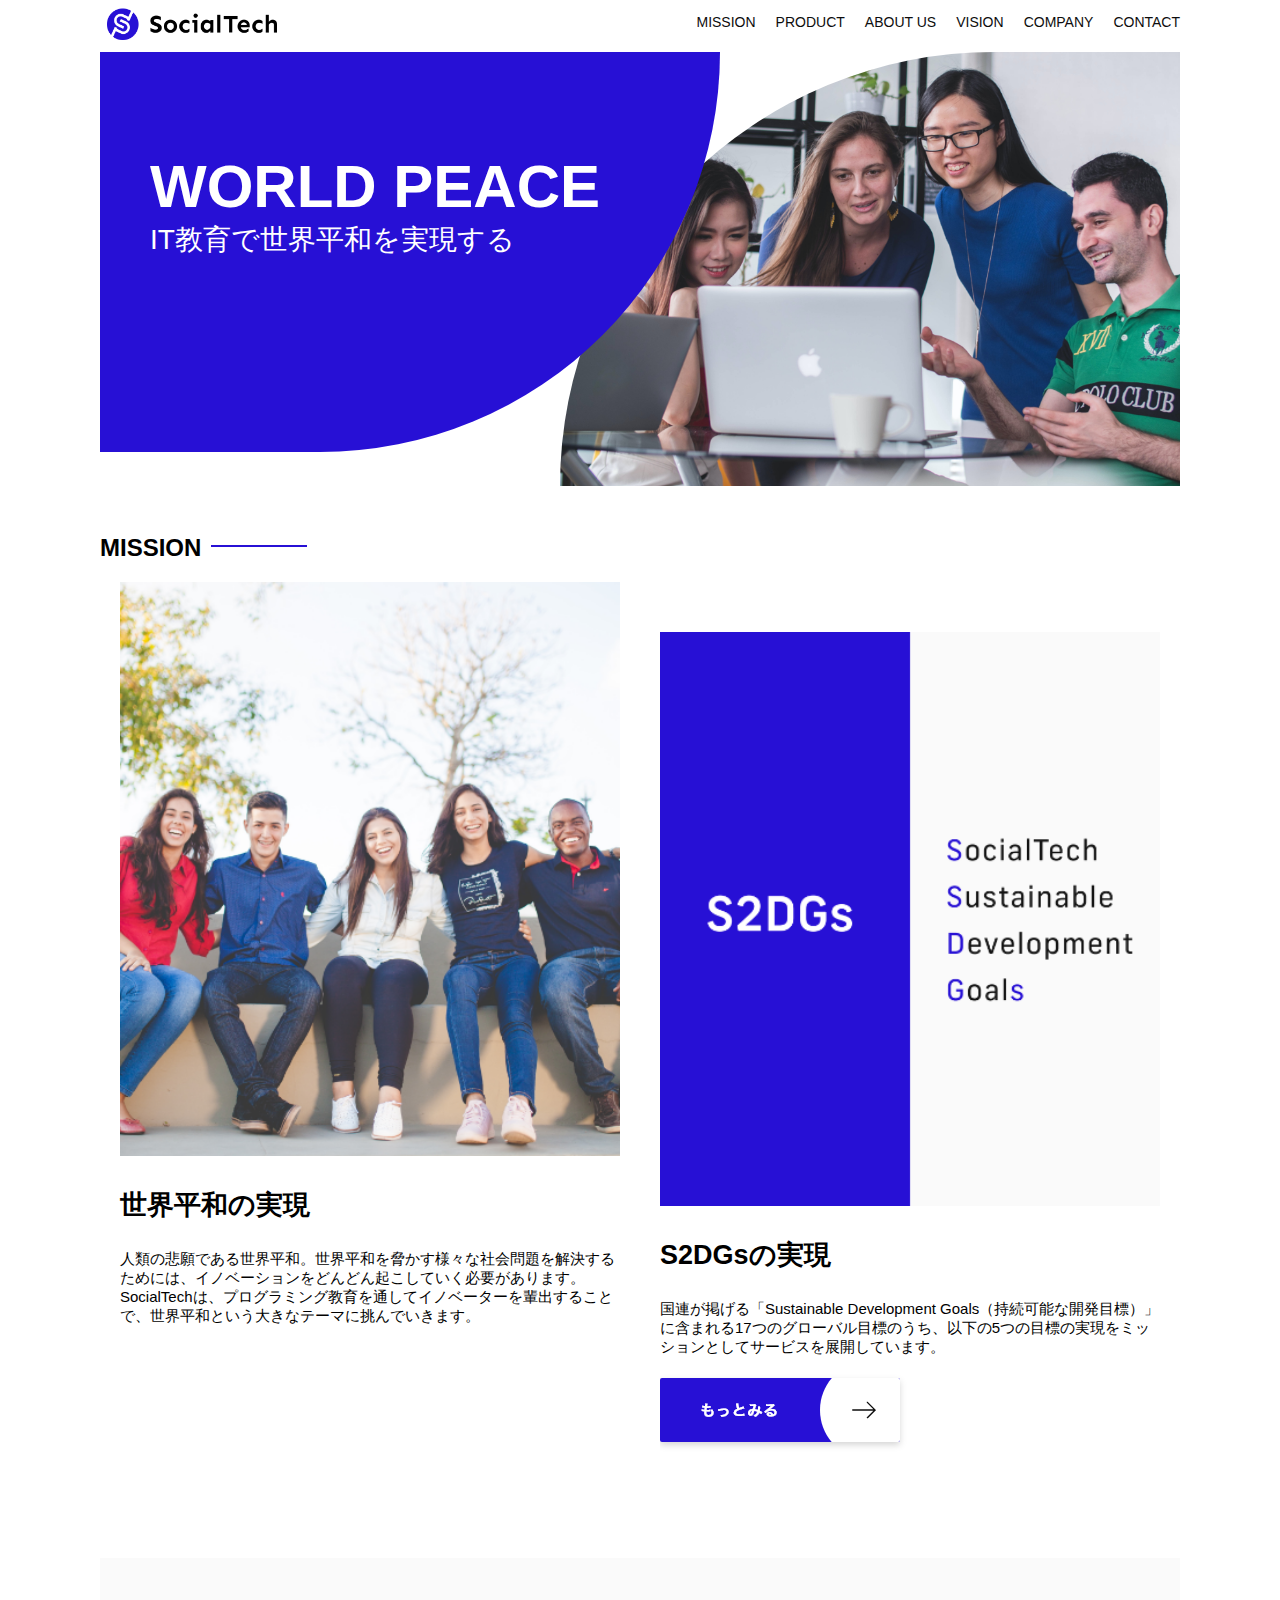
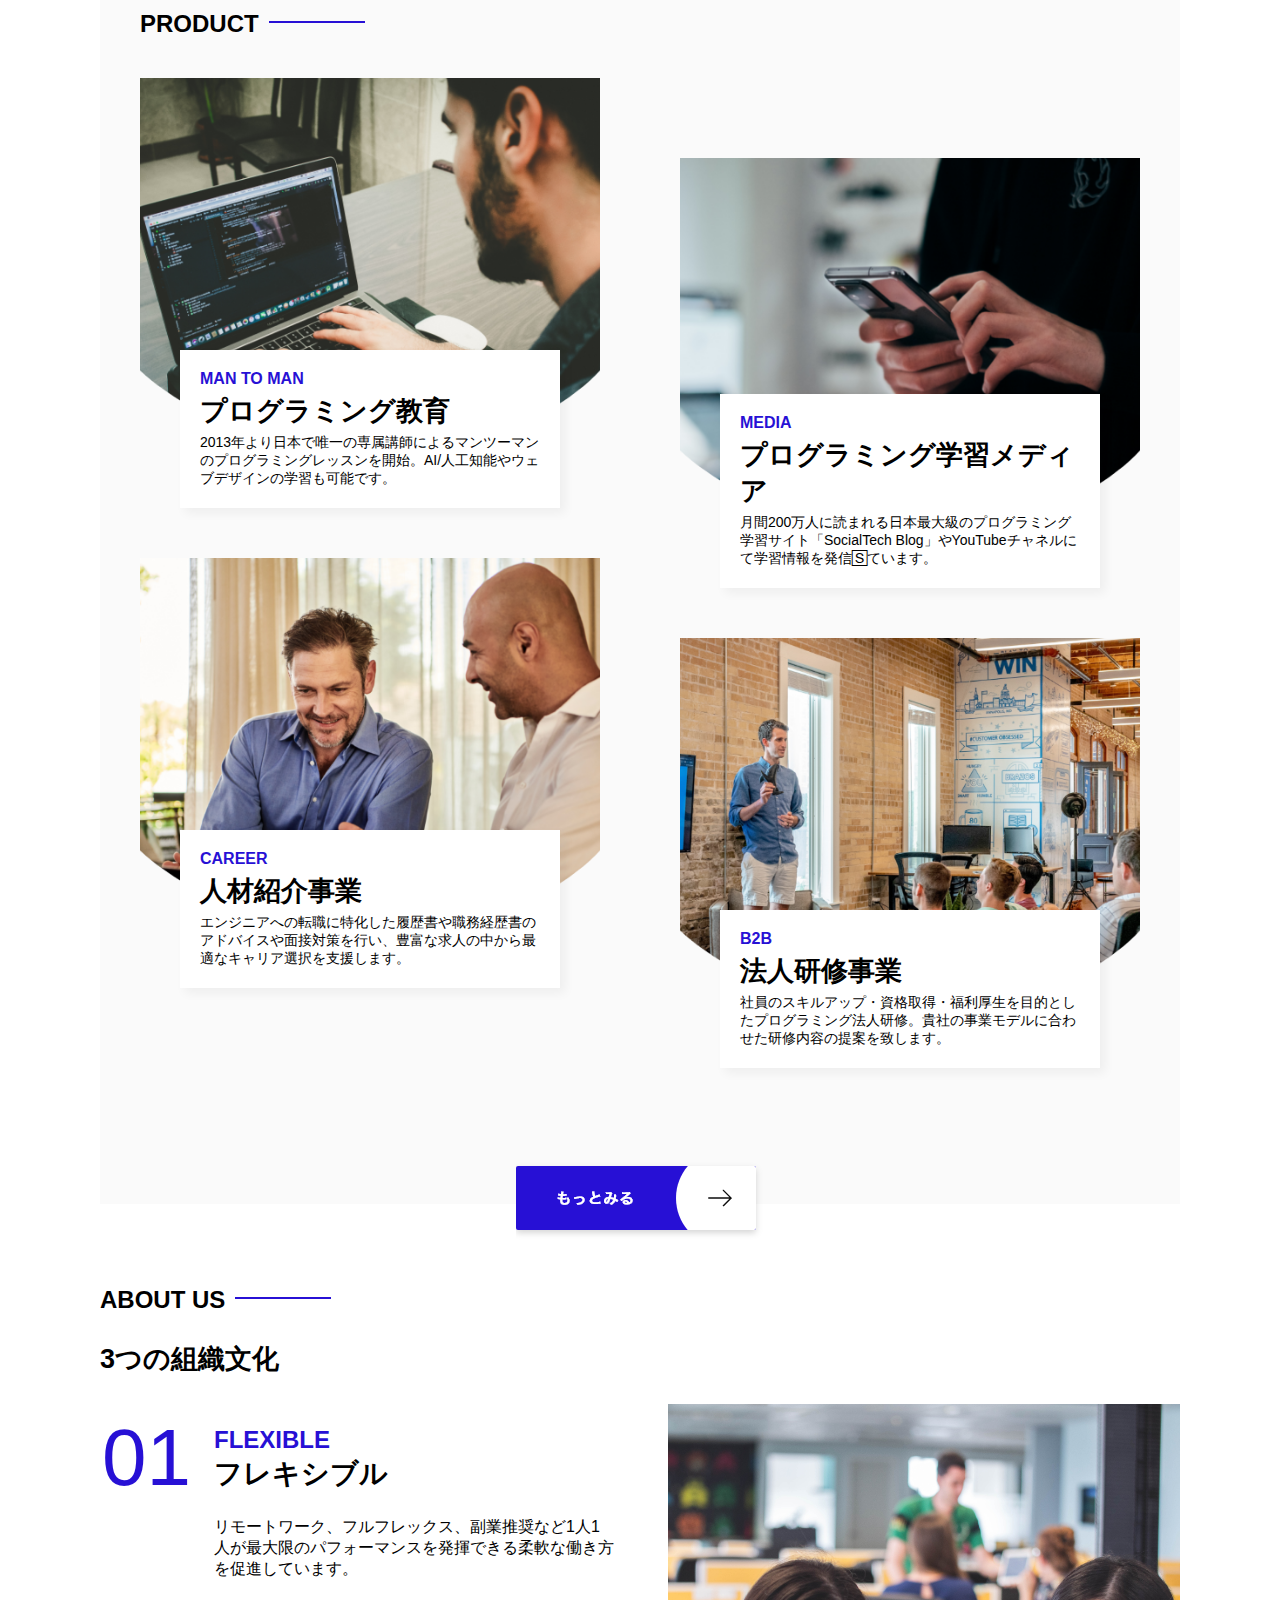
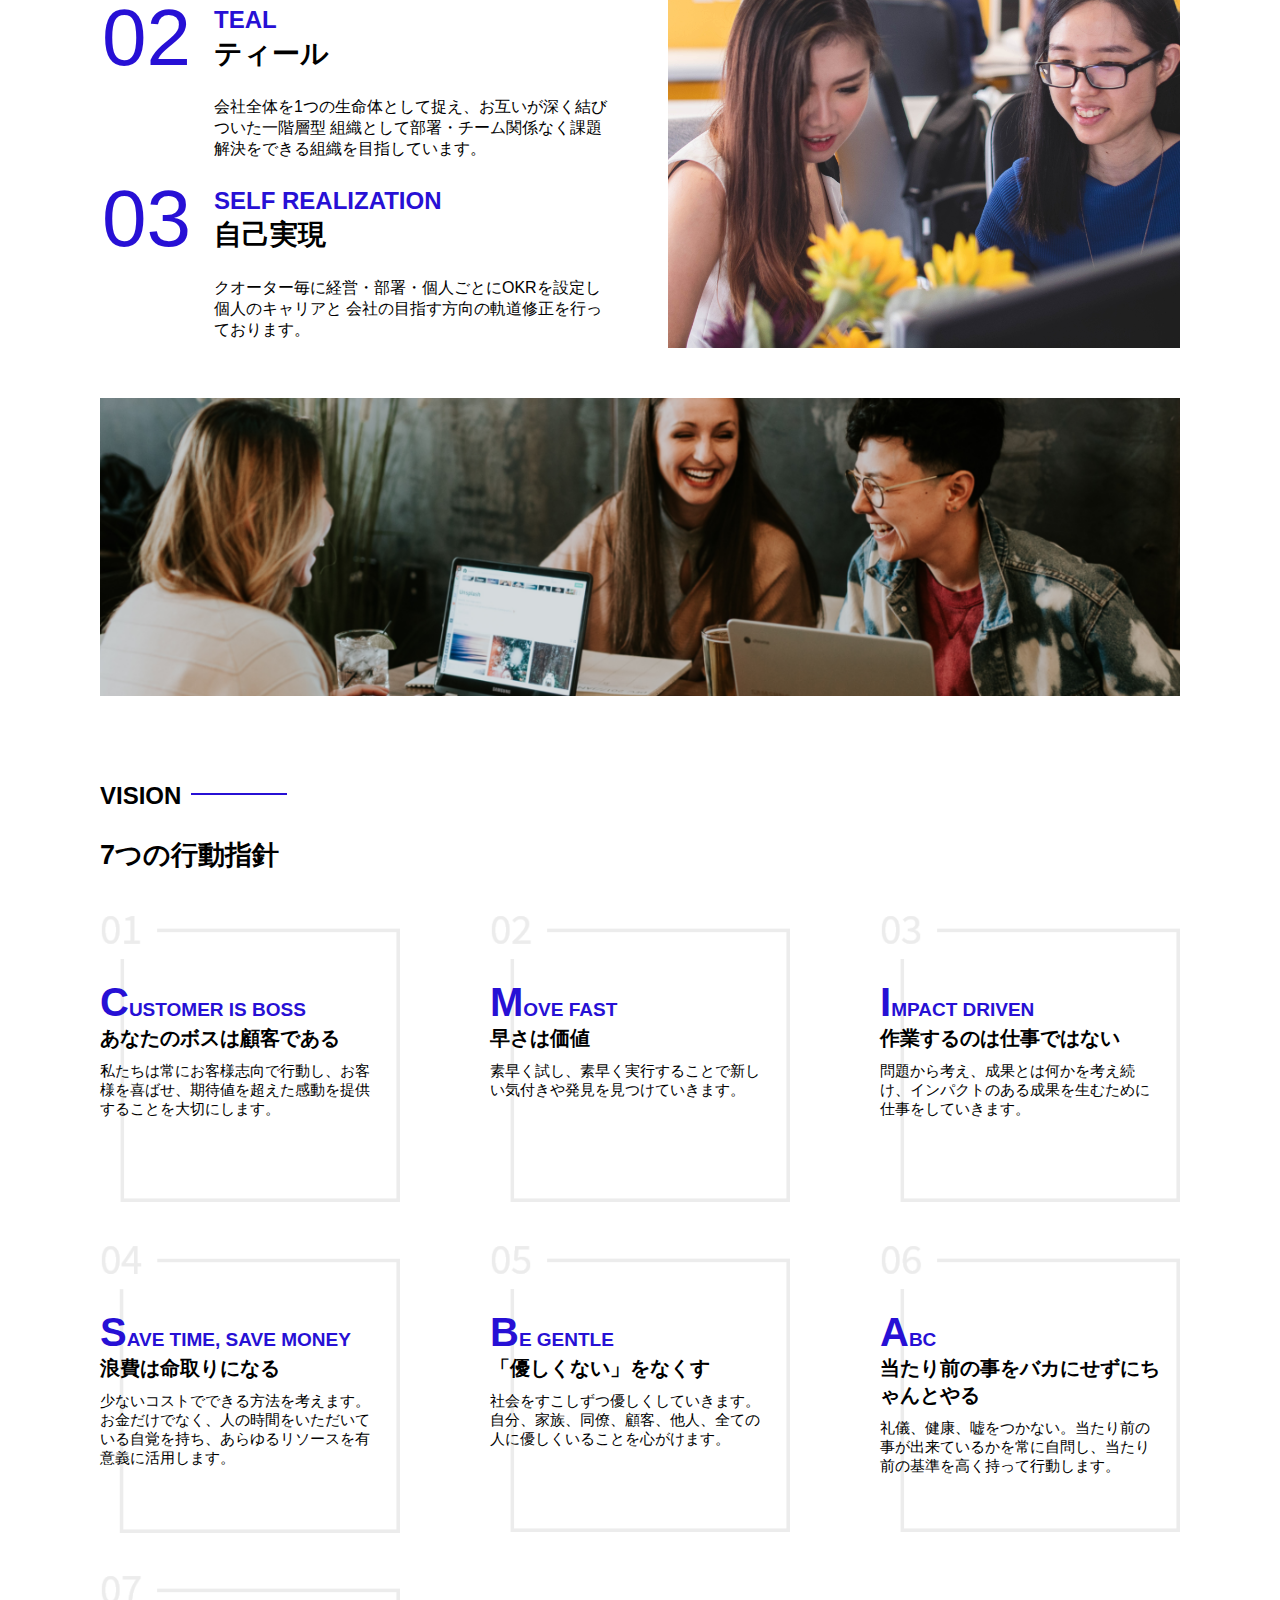
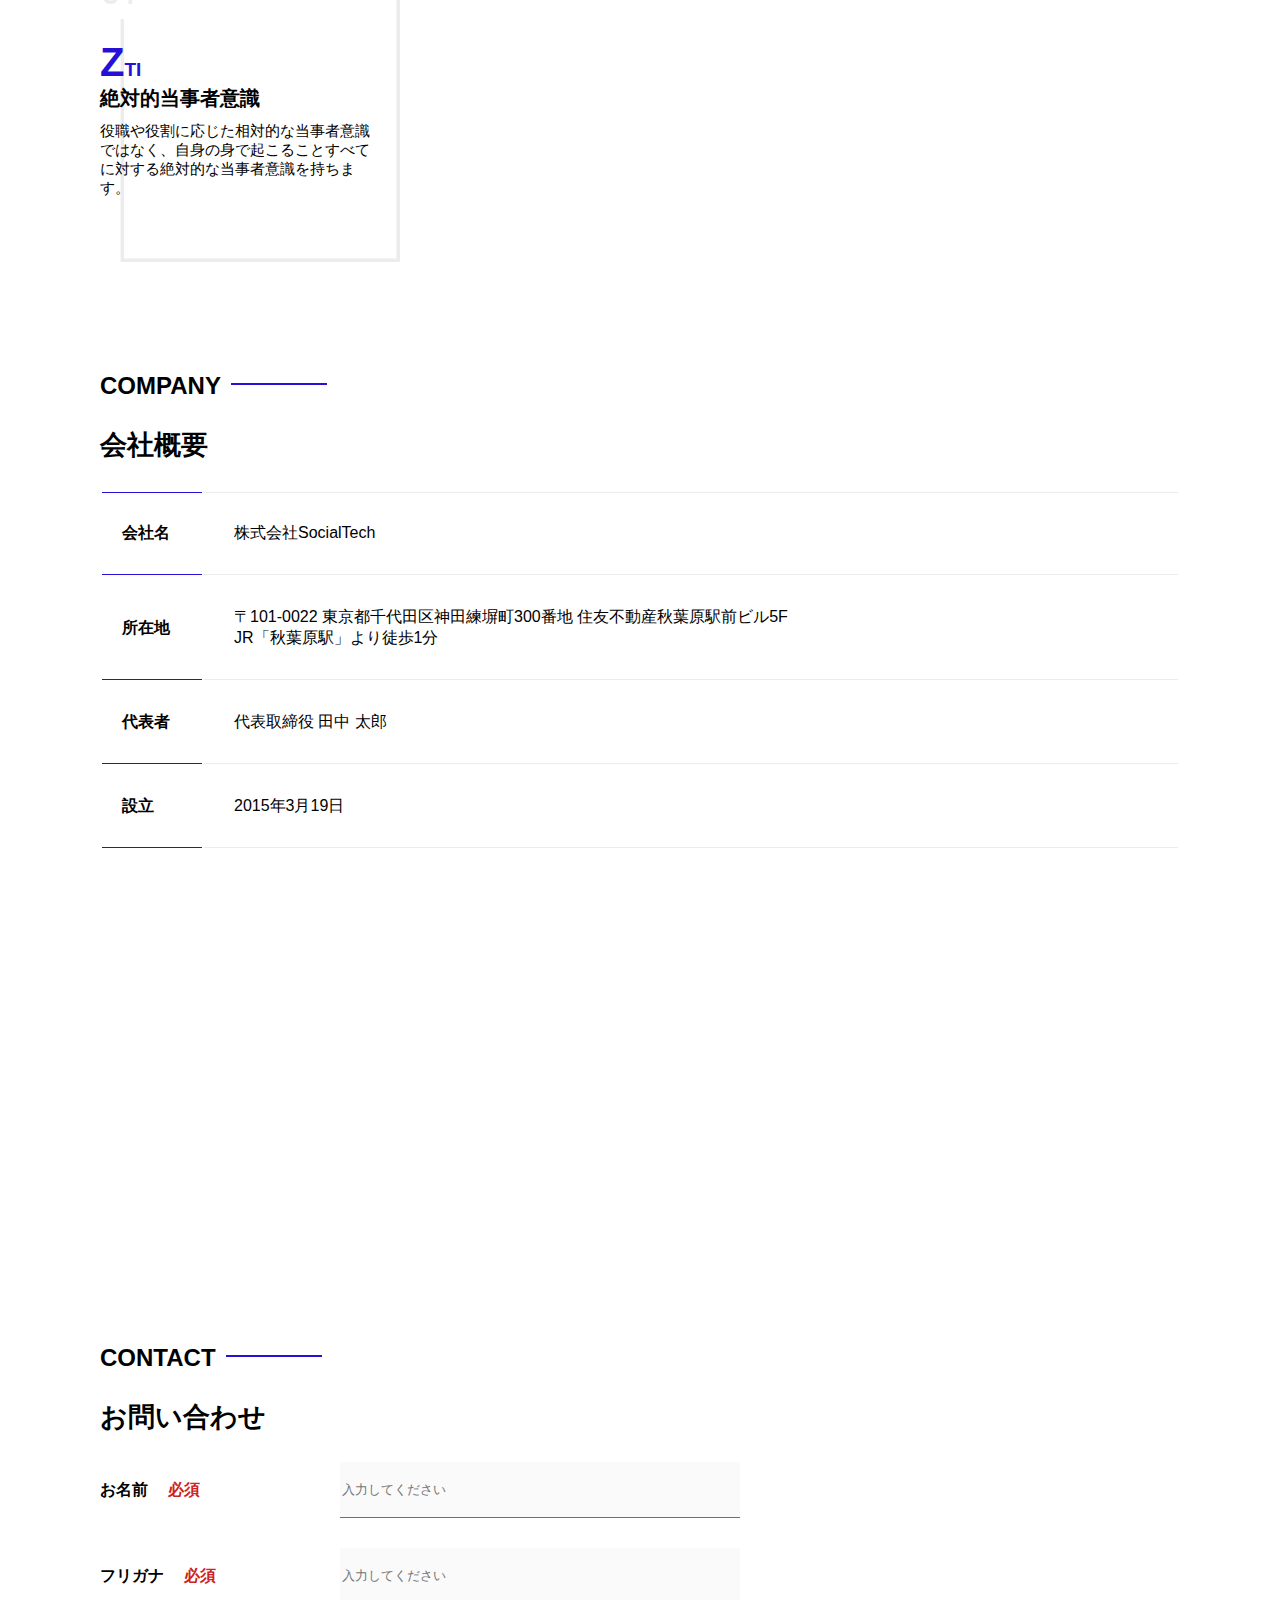
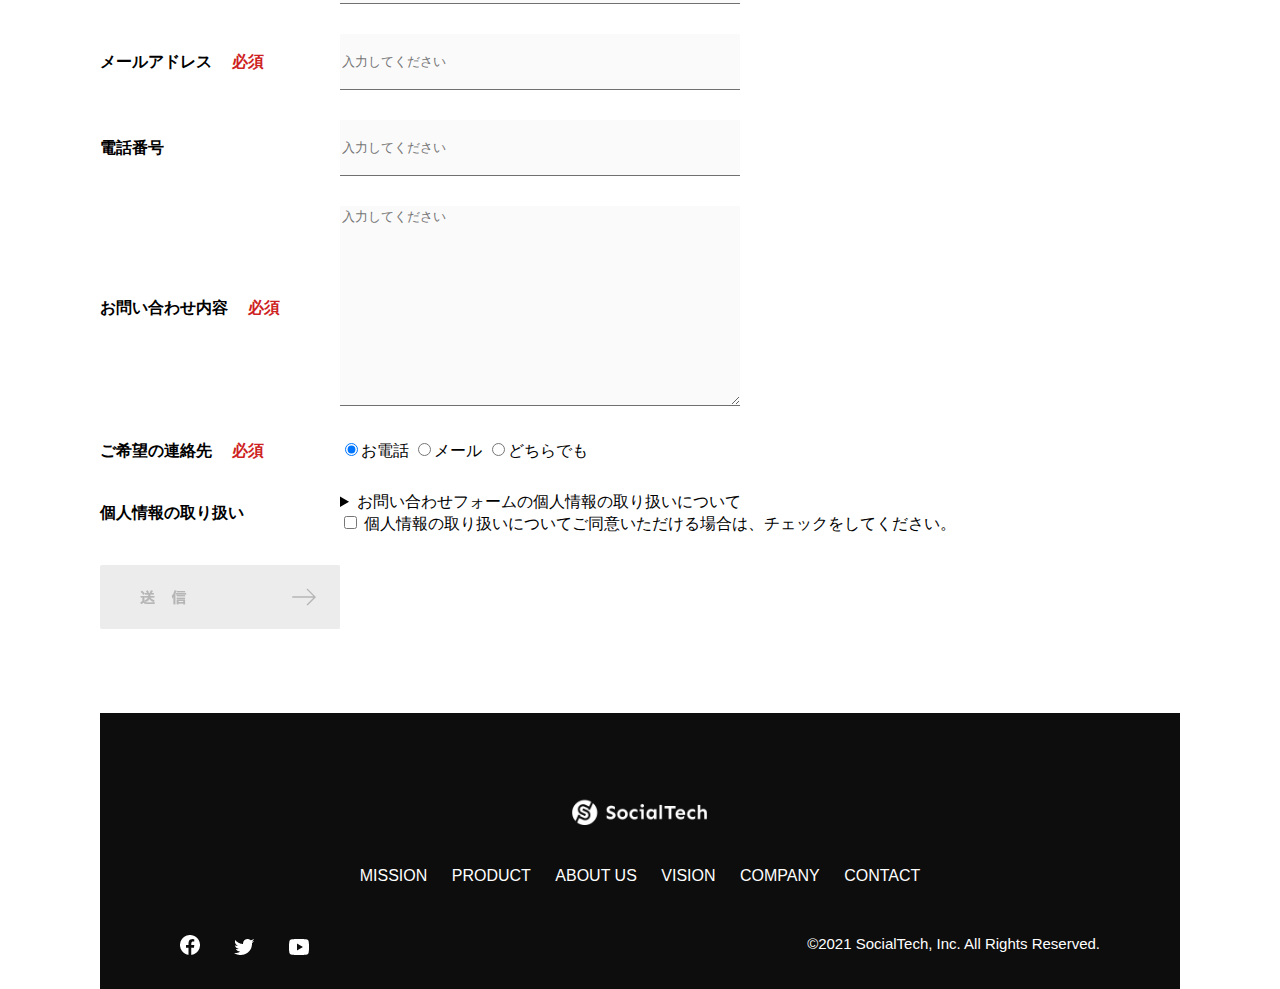
==== index.html @ f21212b7 "初回コミット" ====
<!DOCTYPE html>
<html>
  <head>
    <title>SocialTech</title>
    <meta charset="UTF-8">
    <meta name="description" content="SocialTechはEdTech業界のリーディングカンパニーを目指します。">
    <meta name="viewport" content="width=device-width,initial-scale=1.0">
    <link rel="stylesheet" href="style.css">
  </head>
  
  <body>
    <!--ヘッダー-->
    <header>
      <!--ロゴ-->
      <a href="index.html" id="logo">
        <img src="images/logo.png" alt="トップページに戻る">
      </a>

        <!--PC用ナビゲーション-->
        <nav id="nav-pc">
          <ul>
            <li><a href="mission.html">MISSION</a></li>
            <li><a href="product.html">PRODUCT</a></li>
            <li><a href="index.html#aboutus">ABOUT US</a></li>
            <li><a href="index.html#vision">VISION</a></li>
            <li><a href="index.html#company">COMPANY</a></li>
            <li><a href="index.html#contact">CONTACT</a></li>
          </ul>
        </nav>

        <!-- スマホ用メニューボタン -->
         <button id="menu-sp" onclick="document.getElementById('nav-sp').style.display = 'block'">
          <img src="images/button-menu.png" alt="ナビゲーションを開く">
         </button>

         <!-- スマホ用ナビゲーション -->
          <div id="nav-sp">
            <button id="close" onclick="document.getElementById('nav-sp').style.display = 'none'">
              <img src="images/button-close.png" alt="ナビゲーションを閉じる">
            </button>
            <nav>
              <ul>
                <li>
                  <a id="logo-sp" href="index.html" onclick="document.getElementById('nav-sp').style.display = 'none'"><img src="images/logo-sp.png" alt="トップページに戻る"></a>
                </li>
                <li><a class="menu" href="mission.html" onclick="document.getElementById('nav-sp').style.display = 'none'">MISSION</a></li>
                <li><a class="menu" href="product.html" onclick="document.getElementById('nav-sp').style.display = 'none'">PRODUCT</a></li>
                <li><a class="menu" href="index.html#aboutus" onclick="document.getElementById('nav-sp').style.display = 'none'">ABOUT US</a></li>
                <li><a class="menu" href="index.html#vision" onclick="document.getElementById('nav-sp').style.display = 'none'">VISION</a></li>
                <li><a class="menu" href="index.html#company" onclick="document.getElementById('nav-sp').style.display = 'none'">COMPANY</a></li>
                <li><a class="menu" href="index.html#contact" onclick="document.getElementById('nav-sp').style.display = 'none'">CONTACT</a></li>
              </ul>
            </nav>
            <div id="sns">
              <a href="https://www.facebook.com/sejuku2013">
                <img src="images/button-facebook.png" alt="Facebookのリンク">
              </a>
              <a href="https://twitter.com/samuraijuku">
                <img src="images/button-twitter.png" alt="Twitterのリンク">
              </a>
              <a href="https://www.youtube.com/channel/UCCFOQO5aDK0xXam4cUQXT8g">
                <img src="images/button-youtube.png" alt="YouTubeのリンク">
              </a>
            </div>
          </div>
    </header>

    <main>
      <article>
        <!-- メインビジュアル -->
        <section id="main-visual">
          <div id="main-message">
            <h1>WORLD PEACE</h1>
            <p>IT教育で世界平和を実現する</p>
          </div>
          <img src="images/index/index-main.png" alt="PCの周りに集まる多国籍の仲間たち">
        </section>

        <!--ミッション-->
        <section id="mission">
          <h2 class="index-h2">MISSION</h2>
          <div id="mission-flex">
            <div>
              <img id="mission-photo" src="images/index/index-mission.png" alt="屋外のベンチで写真を撮影する多国籍の仲間たち">
              <h3>世界平和の実現</h3>
              <p>
                人類の悲願である世界平和。世界平和を脅かす様々な社会問題を解決するためには、イノベーションをどんどん起こしていく必要があります。SocialTechは、プログラミング教育を通してイノベーターを輩出することで、世界平和という大きなテーマに挑んでいきます。
              </p>
            </div>
            <div>
              <img id="s2dgs" src="images/index/s2dgs.png" alt="S2DGs">
              <h3>S2DGsの実現</h3>
              <p>国連が掲げる「Sustainable Development Goals（持続可能な開発目標）」に含まれる17つのグローバル目標のうち、以下の5つの目標の実現をミッションとしてサービスを展開しています。</p>
              <a href="mission.html">
                <img src="images/button-more.png" alt="もっとみる">
              </a>
            </div>
          </div>
        </section>

        <!--プロダクト-->
        <section id="product">
          <h2 class="index-h2">PRODUCT</h2>
          <div class="product-flex">
            <div id="product-left">
              <div>
                <img class="product-photo" src="images/index/index-mantoman.png" alt="PCでコードを書く男性">
                <div class="product-explain">
                  <span>MAN TO MAN</span>
                  <h3>プログラミング教育</h3>
                  <p>2013年より日本で唯一の専属講師によるマンツーマンのプログラミングレッスンを開始。AI/人工知能やウェブデザインの学習も可能です。</p>
                </div>
              </div>
              <div>
                <img class="product-photo" src="images/index/index-career.png" alt="笑顔で話し合う2人の男性">
                <div class="product-explain">
                  <span>CAREER</span>
                  <h3>人材紹介事業</h3>
                  <p>エンジニアへの転職に特化した履歴書や職務経歴書のアドバイスや面接対策を行い、豊富な求人の中から最適なキャリア選択を支援します。</p>
                </div>
              </div>
            </div>
            <div id="product-right">
              <div>
                <img class="product-photo" src="images/index/index-media.png" alt="スマートフォンを操作する人">
                <div class="product-explain">
                  <span>MEDIA</span>
                  <h3>プログラミング学習メディア</h3>
                  <p>月間200万人に読まれる日本最大級のプログラミング学習サイト「SocialTech Blog」やYouTubeチャネルにて学習情報を発信🅂ています。</p>
                </div>
              </div>
              <div>
                <img class="product-photo" src="images/index/index-b2b.png" alt="講演中の男性とそれを聴く人々">
                <div class="product-explain">
                  <span>B2B</span>
                  <h3>法人研修事業</h3>
                  <p>社員のスキルアップ・資格取得・福利厚生を目的としたプログラミング法人研修。貴社の事業モデルに合わせた研修内容の提案を致します。</p>
                </div>
              </div>
            </div>
          </div>
          <div id="product-more">
            <a href="product.html">
              <img src="images/button-more.png" alt="もっとみる">
            </a>
          </div>
        </section>

        <!--ABOUT US-->
        <section id="aboutus">
          <h2 class="index-h2">ABOUT US</h2>
          <h3>3つの組織文化</h3>
          <div>
            <table class="culture-table">
              <tr>
                <td class="culture-num">01</td>
                <th><span class="culture-en">FLEXIBLE</span><br>フレキシブル</th>
              </tr>
              <tr>
                <td>
                  <!--空のセル-->
                </td>
                <td class="culture-description">リモートワーク、フルフレックス、副業推奨など1人1人が最大限のパフォーマンスを発揮できる柔軟な働き方を促進しています。</td>
              </tr>
              <tr>
                <td class="culture-num">02</td>
                <th><span class="culture-en">TEAL</span><br>ティール</th>
              </tr>
              <tr>
                <td>
                  <!--空のセル-->
                </td>
                <td class="culture-description">会社全体を1つの生命体として捉え、お互いが深く結びついた一階層型 組織として部署・チーム関係なく課題解決をできる組織を目指しています。</td>
              </tr>
              <tr>
                <td class="culture-num">03</td>
                <th><span class="culture-en">SELF REALIZATION</span><br>自己実現</th>
              </tr>
              <tr>
                <td>
                  <!--空のセル-->
                </td>
                <td class="culture-description">クオーター毎に経営・部署・個人ごとにOKRを設定し個人のキャリアと 会社の目指す方向の軌道修正を行っております。</td>
              </tr>
            </table>
            <img class="culture-img" src="images/index/index-aboutus1.png" alt="笑顔で話し合う2人の女性">
          </div>
          <img class="culture-img2" src="images/index/index-aboutus2.png" alt="笑顔で話し合う3人の男女">
        </section>

        <!-- VISION-->
         <section id="vision">
          <h2 class="index-h2">VISION</h2>
          <h3>7つの行動指針</h3>
          <div>
            <div class="vision-box">
              <img src="images/index/vision-01.png" alt="01">
              <div>
                <h4>CUSTOMER IS BOSS</h4>
                <h5>あなたのボスは顧客である</h5>
                <p>私たちは常にお客様志向で行動し、お客様を喜ばせ、期待値を超えた感動を提供することを大切にします。</p>
              </div>
            </div>
            <div class="vision-box">
              <img src="images/index/vision-02.png" alt="02">
              <div>
                <h4>MOVE FAST</h4>
                <h5>早さは価値</h5>
                <p>素早く試し、素早く実行することで新しい気付きや発見を見つけていきます。</p>
              </div>
            </div>
            <div class="vision-box">
              <img src="images/index/vision-03.png" alt="03">
              <div>
                <h4>IMPACT DRIVEN</h4>
                <h5>作業するのは仕事ではない</h5>
                <p>問題から考え、成果とは何かを考え続け、インパクトのある成果を生むために仕事をしていきます。</p>
              </div>
            </div>
            <div class="vision-box">
              <img src="images/index/vision-04.png" alt="04">
              <div>
                <h4>SAVE TIME, SAVE MONEY</h4>
                <h5>浪費は命取りになる</h5>
                <p>少ないコストでできる方法を考えます。お金だけでなく、人の時間をいただいている自覚を持ち、あらゆるリソースを有意義に活用します。</p>
              </div>
            </div>
            <div class="vision-box">
              <img src="images/index/vision-05.png" alt="05">
              <div>
                <h4>BE GENTLE</h4>
                <h5>「優しくない」をなくす</h5>
                <p>社会をすこしずつ優しくしていきます。自分、家族、同僚、顧客、他人、全ての人に優しくいることを心がけます。</p>
              </div>
            </div>
            <div class="vision-box">
              <img src="images/index/vision-06.png" alt="06">
              <div>
                <h4>ABC</h4>
                <h5>当たり前の事をバカにせずにちゃんとやる</h5>
                <p>礼儀、健康、嘘をつかない。当たり前の事が出来ているかを常に自問し、当たり前の基準を高く持って行動します。</p>
              </div>
            </div>
            <div class="vision-box">
              <img src="images/index/vision-07.png" alt="07">
              <div>
                <h4>ZTI</h4>
                <h5>絶対的当事者意識</h5>
                <p>役職や役割に応じた相対的な当事者意識ではなく、自身の身で起こることすべてに対する絶対的な当事者意識を持ちます。</p>
              </div>
            </div>
          </div>
         </section>

         <!-- COMPANY -->
          <section id="company">
            <h2 class="index-h2">COMPANY</h2>
            <h3>会社概要</h3>
            <table id="company-table">
              <tr>
                <th class="tableheader tableheader-first">会社名</th>
                <td class="cell cell-first">株式会社SocialTech</td>
              </tr>
              <tr>
                <th class="tableheader">所在地</th>
                <td class="cell">〒101-0022 東京都千代田区神田練塀町300番地 住友不動産秋葉原駅前ビル5F<br>JR「秋葉原駅」より徒歩1分</td>
              </tr>
              <tr>
                <th class="tableheader">代表者</th>
                <td class="cell">代表取締役 田中 太郎</td>
              </tr>
              <tr>
                <th class="tableheader">設立</th>
                <td class="cell">2015年3月19日</td>
              </tr>
            </table>
  <iframe
  src="https://www.google.com/maps/embed?pb=!1m18!1m12!1m3!1d3240.068855133681!2d139.7720776765248!3d35.699923172581215!2m3!1f0!2f0!3f0!3m2!1i1024!2i768!4f13.1!3m3!1m2!1s0x60188fee13660e23%3A0x77137876edf742ac!2z5L2P5Y-L5LiN5YuV55Sj56eL6JGJ5Y6f6aeF5YmN44OT44Or!5e0!3m2!1sja!2sjp!4v1732279708749!5m2!1sja!2sjp"
  style="border: 0" allowfullscreen="" loading="lazy">  
  </iframe>
          </section>

          <!-- お問い合わせフォーム -->
           <section id="contact">
            <h2 class="index-h2">CONTACT</h2>
            <h3>お問い合わせ</h3>
            <form>
              <div>
                <div class="contact-heading">
                  <label class="contact-label">お名前<span class="contact-span">必須</span></label>
                </div>
                <div>
                  <input type="text" name="name" placeholder="入力してください" class="contact-textbox">
                </div>
              </div>
              <div>
                <div class="contact-heading">
                  <label class="contact-label">フリガナ<span class="contact-span">必須</span></label>
                </div>
                <div>
                  <input type="text" name="hurigana" placeholder="入力してください" class="contact-textbox">
                </div>
              </div>
              <div>
                <div class="contact-heading">
                  <label class="contact-label">メールアドレス<span class="contact-span">必須</span></label>
                </div>
                <div>
                  <input type="text" name="email" placeholder="入力してください" class="contact-textbox">
                </div>
              </div>
              <div>
                <div class="contact-heading">
                  <label class="contact-label">電話番号</label>
                </div>
                <div>
                  <input type="text" name="tel" placeholder="入力してください" class="contact-textbox">
                </div>
              </div>
              <div>
                <div class="contact-heading">
                  <label class="contact-label">お問い合わせ内容<span class="contact-span">必須</span></label>
                </div>
                <div>
                  <textarea class="contact-textarea" placeholder="入力してください" name="message"></textarea>
                </div>
              </div>
              <div>
                <div class="contact-heading">
                  <label class="contact-label">ご希望の連絡先<span class="contact-span">必須</span></label>
                </div>
                <div>
                  <input class="radiobutton" type="radio" value="tel" name="contact" checked><label>お電話</label>
                  <input class="radiobutton" type="radio" value="mail" name="contact"><label>メール</label>
                  <input class="radiobutton" type="radio" value="both" name="contact"><label>どちらでも</label>
                </div>
              </div>
              <div>
                <div class="contact-heading">
                  <label class="contact-label">個人情報の取り扱い</label>
                </div>
                <div>
                  <details>
                    <summary>お問い合わせフォームの個人情報の取り扱いについて</summary>
                    <div>
                      <dl>
                        <dt>１．組織の名称又は氏名</dt>
                        <dd>株式会社SocialTech</dd>
                        <dt>２．個人情報保護管理者（若しくはその代理人）の氏名又は職名、所属及び連絡先</dt>
                        <dd>
                          <p>鈴木 一郎 コーポレート部</p>
                          <p>メールアドレス：samurai@example.com</p>
                          <p>TEL：03-1234-5678</p>
                        </dd>
                        <dt>３．個人情報の利用目的</dt>
                        <dd>
                          <ul>
                            <li>本サービス及び本サービスに関連する情報の提供又はそれらに関する連絡のため</li>
                            <li>ユーザーの本人確認のため</li>
                            <li>当社サービスのご案内のため</li>
                            <li>当社の商品等の広告または宣伝（電子メールによるものを含むものとします。）</li>
                          </ul>
                        </dd>
                        <dt>４．個人情報の取り扱い業務の委託</dt>
                        <dd>個人情報の取扱業務の全部または一部を外部に業務委託する場合があります。その際、弊社は、個人情報を適切に保護できる管理体制を敷き実行していることを条件として委託先を厳選したうえで、機密保持契約を委託先と締結し、お客様の個人情報を厳密に管理させます。</dd>
                        <dt>５．個人情報の開示等の請求</dt>
                        <dd>
                          お客様は、弊社に対してご自身の個人情報の開示等（利用目的の通知、開示、内容の訂正・追加・削除、利用の停止または消去、第三者への提供の停止）に関して、当社問合わせ窓口に申し出ることができます。<br>
                          その際、弊社はお客様ご本人を確認させていただいたうえで、合理的な期間内に対応いたします。<br>
                          なお、個人情報に関する弊社問合わせ先は、次の通りです。
                        </dd>
                        <dd>
                          <p>株式会社SocialTech　個人情報問合せ窓口</p>
                          <p>〒150-0043　東京都千代田区神田練塀町300番地 住友不動産秋葉原駅前ビル5F</p>
                          <p>メールアドレス：samurai@example.com　TEL：03-1234-5678</p>
                        </dd>
                        <dt>６．個人情報を提供されることの任意性について</dt>
                        <dd>お客様がご自身の個人情報を弊社に提供されるか否かは、お客様のご判断によりますが、もしご提供されない場合には、適切なサービスが提供できない場合がありますので予めご了承ください。</dd>
                      </dl>
                    </div>
                  </details>
                  <input type="checkbox" name="agree">
                  <span>個人情報の取り扱いについてご同意いただける場合は、チェックをしてください。</span>
                </div>
              </div>
              <input type="image" src="images/button-submit.png" alt="送信する">
            </form>
           </section>
      </article>
    </main>

    <footer>
      <div id="footer-logo">
        <img src="images/logo-sp.png" alt="SocialTech">
      </div>
      <div id="footer-link">
        <a href="mission.html">MISSION</a>
        <a href="product.html">PRODUCT</a>
        <a href="index.html#aboutus">ABOUT US</a>
        <a href="index.html#vision">VISION</a>
        <a href="index.html#company">COMPANY</a>
        <a href="index.html#contact">CONTACT</a>
      </div>
      <div id="sns-footer">
        <div class="sns-btns">
          <a href="https://www.facebook.com/sejuku2013"><img src="images/button-facebook.png" alt="Facebookのリンク"></a>
          <a href="https://twitter.com/samuraijuku"><img src="images/button-twitter.png" alt="Twitterのリンク"></a>
          <a href="https://www.youtube.com/channel/UCCFOQO5aDK0xXam4cUQXT8g"><img src="images/button-youtube.png" alt="YouTubeのリンク"></a>
        </div>
        <p id="copyright">&copy;2021 SocialTech, Inc. All Rights Reserved.</p>
      </div>
    </footer>
  </body>
</html>
---- style.css ----
/*PC、スマホ共通スタイル*/
* {
  box-sizing: border-box;
}
p {
  font-size: 15px;
}
body {
  max-width: 1080px;
  margin: 0 auto 0 auto;
  font-family: "Source Sans Pro", "Hiragino Kaku Gothic ProN", Meiryo, Arial, sans-serif;
}
/*ヘッダー*/
header {
  display: flex;
  justify-content: space-between;
}
/* ナビゲーションのレイアウト */
#nav-pc {
  font-size: 14px;
}
#nav-pc ul {
  display: flex;
  padding-left: 0;
}
#nav-pc li {
  list-style: none;
}
/*ナビゲーションのリンクの装飾設定*/
#nav-pc a {
  text-decoration: none;
  margin-left: 20px;
  color: #0d0d0d;
}
#nav-pc a:hover {
  text-decoration: underline;
}

/* スマホ用ナビを非表示 */
#nav-sp,
#menu-sp {
  display: none;
}

/* メインビジュアル */
#main-visual {
  position: relative;
  height: 400px;
}
#main-message {
  position: absolute;
  top: 0;
  left: 0;
  background-color: #2710d5;
  color: #ffffff;
  border-radius: 0 0 476px 0;
  max-width: 620px;
  height: 100%;
  width: 100%;
  z-index: 11;
}
#main-message h1 {
  font-size: 60px;
  margin: 100px 0 0 50px;
}
#main-message > p {
  font-size: 28px;
  margin: 0 0 0 50px;
}
#main-visual > img {
  max-width: 620px;
  border-radius: 476px 0 0 0;
  position: absolute;
  top: 0;
  right: 0;
  z-index: 10;
}
/*見出し*/
h2 {
  margin: 40px 0 0 0;
}
h2::after {
  content: url("images/line.png");
  margin-left: 10px;
}
h3 {
  font-size: 27px;
}
/*ミッション*/
#mission {
  margin: 80px auto 80px auto;
}
#mission-flex {
  display: flex;
}
#mission-flex > div {
  width: 50%;
  margin: 20px;
}
#mission-photo {
  width: 100%;
}
#s2dgs {
  margin-top: 50px;
  width: 100%;
}
/*プロダクト*/
#product {
  background-color: #fafafa;
  margin: 80px 0 80px 0;
  padding: 10px 40px 0px 40px;
}
/*外枠*/
#product .product-flex {
  margin-top: 40px;
  display: flex;
}
/*左のカラム*/
#product-left {
  width: 50%;
  margin-right: 20px;
}
/*右のカラム*/
#product-right {
  width: 50%;
  margin-left: 20px;
  margin-top: 80px;
}
/*写真＋説明の枠*/
#product-left > div {
  position: relative;
  height: 480px;
  margin-right: 20px;
}
#product-right > div {
  position: relative;
  height: 480px;
  margin-left: 20px;
}
/*写真*/
.product-photo {
  width: 100%;
}
/*説明文の枠*/
.product-explain {
  background-color: #ffffff;
  position: absolute;
  left: 0;
  bottom: 50px;
  margin: 0 40px 0 40px;
  padding: 20px;
  box-shadow: 5px 5px 10px rgba(0, 0, 0, 0.05);
}
/*説明文の英語*/
.product-explain > span {
  color: #2710d5;
  font-weight: bold;
  font-size: 16px;
  margin: 0px;
}
/*説明文の見出し*/
.product-explain > h3 {
  margin: 5px 0 5px 0;
}
/*説明文*/
.product-explain > p {
  font-size: 14px;
  margin: 0;
}
/*もっと見るボタン*/
#product-more {
  text-align: center;
}
#product-more a {
  position: relative;
  bottom: -42px;
}
/* ABOUT US */
#aboutus {
  margin: 80px auto 80px auto;
}
/* 3つの組織文化と写真を入れる枠 */
#aboutus > div {
  display: flex;
}
/* 写真 */
.culture-img {
  width: 50%;
  align-self: flex-start;
}
.culture-img2 {
  margin-top: 50px;
  width: 100%;
}
/* 3つの組織文化の表 */
.culture-table {
  margin-right: 50px;
}
/* 番号 */
.culture-num {
  font-size: 80px;
  color: #2710d5;
  padding: 0 20px 0 0;
}
/* 見出し */
.culture-table th {
  text-align: left;
  font-size: 28px;
  font-weight: bold;
}
/* 組織文化英語 */
.culture-en {
  color: #2710d5;
  font-size: 24px;
}
/* 説明文 */
.culture-description {
  margin: 0;
}
/* ビジョン */
#vision {
  margin: 80px auto 80px auto;
}
/* セクション内の外枠 */
#vision > div {
  display: flex;
  justify-content: space-between;
  flex-wrap: wrap;
}
/* 7つの行動指針の枠 */
.vision-box {
  width: 300px;
  height: 300px;
  margin-bottom: 30px;
  position: relative;
}
.vision-box > img {
  width: 100%;
  position: relative;
  z-index: 30;
}
.vision-box > div {
  position: absolute;
  top: 0;
  left: 0;
  z-index: 31;
  margin-right: 20px;
}
.vision-box > div > h4 {
  color: #2710d5;
  font-size: 19px;
  margin: 80px 0 0 0;
}
.vision-box > div > h4::first-letter {
  font-size: 40px;
}
.vision-box > div > h5 {
  font-size: 20px;
  margin: 0 0 0 0;
}
.vision-box > div > p {
  margin: 10px 0 0 0;
}
/* 会社概要 */
#company {
  margin: 80px auto 80px auto;
}
#company-table {
  width: 100%;
}
.tableheader {
  text-align: left;
  padding: 20px;
  border-bottom-color: #2710d5;
  border-bottom-width: 1px;
  border-bottom-style: solid;
  width: 100px;
}
.tableheader-first {
  border-top-color: #2710d5;
  border-top-width: 1px;
  border-top-style: solid;
  }
.cell {
  padding: 30px;
  border-bottom-color: #ececec;
  border-bottom-width: 1px;
  border-bottom-style: solid;
}
.cell-first {
  border-top-color: #ececec;
  border-top-width: 1px;
  border-top-style: solid;
}
#company > iframe {
  width: 100%;
  height: 368px;
  margin-top: 40px;
}
/* お問い合わせ */
#contact {
  margin: 80px auto 80px auto;
}
/* 外枠 */
#contact > form > div {
  display: flex;
  flex-direction: row;
  flex-wrap: wrap;
  padding-bottom: 30px;
}
/* 左列　見出し */
.contact-heading {
  width: 240px;
  align-self: center;
}
/* 見出しのラベル */
.contact-label {
  font-weight: bold;
}
/* 必須 */
.contact-span {
  color: #ce2222;
  margin: 0 0 0 20px;
  font-weight: bold;
}
/* テキストボックス */
.contact-textbox {
  border-top: 0px;
  border-left: 0px;
  border-right: 0px;
  border-bottom-width: 1px;
  border-bottom-color: #707070;
  border-style: solid;
  background-color: #fafafa;
  height: 56px;
  width: 400px;
}
/* お問い合わせ内容のテキストエリア */
.contact-textarea {
  border-top: 0px;
  border-left: 0px;
  border-right: 0px;
  border-bottom-width: 1px;
  border-bottom-color: #707070;
  background-color: #fafafa;
  width: 400px;
  height: 200px;
}
/* 個人情報の取り扱い */
#contact dt {
  font-weight: bold;
}
#contact dd {
  margin: 0 0 16px 0;
}
#contact dd p {
  margin: 0;
}
#contact dd ul {
  padding-left: 0;
}
#contact dd li {
  margin-bottom: 0;
  list-style: none;
}
/* フッター */
footer {
  background-color: #0d0d0d;
  text-align: center;
  padding: 80px 80px 30px 80px;
}
#footer-logo {
  margin-bottom: 30px;
}
#footer-link {
  margin-bottom: 50px;
}
#footer-link > a {
  text-decoration: none;
  margin: 10px;
  color: #ffffff;
}
#footer-link > a:hover {
  text-decoration: underline;
}
#sns-footer {
  display: flex;
  justify-content: space-between;
  text-align: left;
}
#sns-footer a {
  margin-right: 30px;
}
#copyright {
  color: #ffffff;
  margin: 0;
}

/* mission.html用スタイル */
/* ミッションのメインビジュアル */
.mission-main-inner {
  background-image: url("images/mission/mission-main.png");
  background-repeat: no-repeat;
  background-position-y: center;
}
#mission-title {
  background-color: #2710d5;
  width: 368px;
  color: #ffffff;
  height: 496px;
  border-radius: 0 248px 248px 0;
  position: relative;
}
#mission-title h1 {
  position: absolute;
  top: 0;
  left: 100px;
  font-size: 80px;
  line-height: 1;
}
#mission-title h1 span {
  font-size: 26px;
}
#mission-title > p {
  position: absolute;
  top: 350px;
  left: 100px;
  font-size: 16px;
}

/* ミッションページ　S2DGsの設定 */
#mission-s2dgs {
  padding: 20px;
}
.mission-h2 {
  color: #2710d5;
  font-size: 40px;
}
.mission-h2::after {
  content: none;
}

/* 　ミッションページ　5つのゴールの設定 */
#mission-five-goals {
  padding: 20px;
  display: flex;
}
#mission-five-goals .five-goals-image {
  width: 30%;
  padding: 20px;
}
#mission-five-goals .five-goals-image img {
  width: 100%;
}
#mission-five-goals .five-goals-read {
  width: 70%;
  padding: 20px;
}
#mission-five-goals .five-goals-read > div {
  margin-bottom: 40px;
}
.fivegoals-image-right {
  float: right;
  margin: 20px;
}
.fivegoals-image-left {
  float: left;
  margin: 20px;
}
.fivegoals-number {
  color: #2710d5;
  font-size: 48px;
  font-weight: bold;
  margin: 0;
}
.fivegoals-h3 {
  font-size: 28px;
  margin: 0;
}
.fivegoals-p {
  margin: 0;
}

/* プロダクトページ */
.product-main-inner {
  background-image: url("images/product/product-main.png");
  background-repeat: no-repeat;
  background-position-y: center;
}
#product-title {
  background-color: #2710d5;
  width: 368px;
  color: #ffffff;
  height: 496px;
  border-radius: 0 248px 248px 0;
  position: relative;
}
#product-title h1 {
  position: absolute;
  top: 0;
  left: 100px;
  font-size: 80px;
  line-height: 1;
}
#product-title h1 span {
  font-size: 26px;
}
#product-title > p {
  position: absolute;
  top: 350px;
  left: 100px;
  font-size: 16px;
}

/* セクション */
.product-section {
  display: flex;
  padding: 20px 20px 0;
}
.product-section .product-section-img {
  width: 450px;
}

/* 左が画像のセクション */
.product-section-left .product-section-img img {
  width: 100%;
  padding: 0 40px 30px 0;
  border-radius: 0 432px 0 0;
}
.product-section-left .product-read {
  width: 50%;
  flex-grow: 1;
}
.product-section-left .product-read p {
  margin-bottom: 0;
}

/* 右が画像のセクション */
.product-section-right {
  justify-content: space-between;
}
.product-section-right .product-section-img img {
  width: 100%;
  padding: 0 0 30px 40px;
  border-radius: 432px 0 0 0;
}
.product-section-right .product-read {
  width: 500px;
}
.product-h2 {
  color: #2710d5;
  font-size: 24px;
  margin: 0;
}
.product-h3 {
  font-size: 28px;
  margin: 0;
}

/*====================
 スマートフォン用のスタイル
=====================*/
@media screen and (max-width: 767px) {
  /* PC用ナビゲーション非表示 */
  #nav-pc {
    display: none;
  }

  /* ハンバーガーメニュー */
  #menu-sp {
    display: block;
    background-color: transparent;
    float: right;
    padding: 0;
    border: none;
  }

  /* スマホ用ナビゲーションの表示切替 */
  /* 初期状態、レイアウトと非表示設定 */
  #nav-sp {
    background-color: #2710d5;
    position: fixed;
    left: 0;
    top: 0;
    height: 100%;
    width: auto;
    display: none;
    z-index: 100;
  }

  /* ×ボタン */
  #close {
    position: absolute;
    top: 20px;
    right: 20px;
    background-color: transparent;
    border: none;
  }

  #nav-sp nav ul {
    padding-left: 0;
  }

  #nav-sp nav li {
    list-style: none;
  }

  /* ナビゲーションメニュー用ロゴ */
  #logo-sp {
    margin: 80px 0 30px 20px;
  }
  /* ナビゲーションのリンクの装飾設定 */
  #nav-sp nav a {
    display: block;
    color: #ffffff;
  }
  #nav-sp nav a:hover {
    text-decoration: underline;
  }
  #nav-sp .menu {
    text-decoration: none;
    margin: 0 20px 0 20px;
    height: 44px;
    font-size: 16px;
    background-image: url("images/arrow.png");
    background-repeat: no-repeat;
    background-position: right top;
  }
  #sns {
    position: absolute;
    bottom: 20px;
    left: 20px;
  }
  #sns > a {
    margin-right: 30px;
  }
  /* メインビジュアル */
  #main-visual {
    position: relative;
    height: 470px;
  }
  #main-visual > div {
    text-align: center;
    height: 280px;
  }
  #main-visual h1 {
    font-size: 28px;
    margin: 90px 0 0 0;
  }
  #main-visual > div > p {
    margin: 0;
    font-size: 15px;
  }
  #main-visual > img {
    width: 100%;
    border-radius: 476px 0 0 0;
    top: auto;
    bottom: 0;
  }
  /* 見出し */
  h2 {
    margin: 15px 0 15px 0;
  }
  h3 {
    font-size: 24px;
    margin: 10px 0 0 0;
  }
  /* ミッション */
  #mission {
    margin: 20px 0 20px 0;
    padding: 0 20px 0 20px;
  }
  #mission-flex {
    flex-direction: column;
  }
  #mission-flex > div {
    width: 100%;
    margin: 0;
  }
  /* プロダクト */
  #product {
    margin: 0;
    padding: 10px 20px 0 20px;
  }
  /* 外枠 */
  #product .product-flex {
    flex-direction: column;
    margin-top: 0;
  }
  /* 左右のカラム　スマホでは縦並び */
  #product-left, #product-right {
    width: 100%;
    margin: 0;
  }
  /* 画像＋説明の枠 */
  #product-left > div,
  #product-right > div {
    height: auto;
    margin: 0;
  }
  /* 説明文の枠 */
  .product-explain {
    position: relative;
    margin: 0;
  }
  .product-explain > h3 {
    margin: 10px 0 10px 0;
    font-size: 24px;
  }
  /* もっと見るボタン */
  #product-more {
    text-align: left;
  }
  /* ABOUT US */
  #aboutus {
    margin: 80px 20px 80px 20px;
  }
  #aboutus > div {
    flex-direction: column;
  }
  .culture-table th {
    font-size: 16px;
  }
  .culture-table {
    margin-right: 0;
    padding-right: 20px;
    order: 2;
  }
  .culture-img {
    width: 100%;
    order: 1;
  }
  .culture-img2 {
    margin-top: 0;
  }
  .culture-num {
    padding: 0;
  }
  .culture-description {
    margin: 0;
  }
  /* ビジョン */
  #vision {
    margin: 80px 20px 80px 20px;
  }
  .vision-box > img {
    position: absolute;
    top: 0;
    left: 0;
  }
  .vision-box > div > h4 {
    margin: 60px 0 0 0;
  }
  /* 会社概要 */
  #company {
    margin: 0 20px 0 20px;
  }
  #company > h3 {
    margin-bottom: 20px;
  }
  .cell {
    padding: 20px;
  }
  #company > iframe {
    height: 240px;
  }
  /* お問い合わせ */
  #contact {
    margin: 80px 20px 80px 20px;
  }
  #contact > h3 {
    margin-bottom: 20px;
  }
  #contact > form > div {
    flex-direction: column;
    margin-bottom: 20px;
  }
  .contact-heading {
    align-self: auto;
    margin-bottom: 20px;
  }
  .contact-textbox {
    min-width: 300px;
    width: 100%;
  }
  .contact-textarea {
    height: 150px;
    width: 100%;
  }
  .radiobutton {
    margin-bottom: 20px;
  }
  /* フッター */
  footer {
    padding: 30px 20px 50px 20px;
    text-align: left;
  }
  #footer-link > a {
    margin: 0 20px 30px 0;
    display: block;
    background-image: url(images/arrow.png);
    background-repeat: no-repeat;
    background-position: right top;
  }
  #footer-link > a:hover {
    text-decoration: underline;
  }
  #sns-footer {
    flex-direction: column;
    justify-content: flex-start;
  }
  #copyright {
    font-size: 12px;
    margin-top: 30px;
  }

  /* mission.html用スタイル */
  /* ミッションのメインビジュアル */
  #mission-main {
    height: 256px;
    margin-top: 4%;
    position: relative;
  }
  .mission-main-inner {
    height: 80%;
    background-size: cover;
  }
  #mission-title {
    width: 136px;
    height: 256px;
    position: absolute;
    top: -10%;
  }
  #mission-title h1 {
    left: 20px;
    font-size: 40px;
  }
  #mission-title h1 span {
    font-size: 18px;
  }
  #mission-title > p {
    top: 180px;
    left: 20px;
    font-size: 13px;
  }

  /* ミッションページ　S2DGsの設定 */
  .mission-h2 {
    font-size: 38px;
    margin: 0px;
  }
  .mission-h2::after {
    content: none;
  }
  #mission-s2dgs > img {
    width: 100%;
  }
  
  /* ミッションページ　5つのゴールの設定 */
  #mission-five-goals {
    flex-direction: column;
  }
  #mission-five-goals > div {
    padding: 0;
  }
  #mission-five-goals .five-goals-image,
  #mission-five-goals .five-goals-read {
    width: 100%;
    padding: 0;
  }
  #mission-five-goals .five-goals-read > div {
    display: flex;
    flex-direction: column;
  }
  .fivegoals-image-right,
  .fivegoals-image-left {
    align-self: center;
  }
  
  /* プロダクトページ */
  #product-main {
    height: 256px;
    margin-top: 4%;
    position: relative;
  }
  .product-main-inner {
    height: 80%;
    background-size: cover;
  }
  #product-title {
    width: 136px;
    height: 256px;
    position: absolute;
    top: -10%;
  }
  #product-title h1 {
    left: 20px;
    font-size: 40px;
  }
  #product-title h1 span {
    font-size: 18px;
  }
  #product-title > p {
    top: 180px;
    left: 20px;
    font-size: 13px;
  }

  /* セクション */
  .product-section {
    flex-direction: column;
  }
  .product-section .product-section-img {
    width: 100%;
  }
  .product-section .product-section-img img {
    width: 100%;
    padding: 0;
  }

  /* 左が画像のセクション */
  .product-section-left.product-section-img img {
    border-radius: 0 300px 0 0;
  }
  .product-section-left .product-read {
    width: 100%;
    flex-grow: 1;
  }

  /* 右が画像のセクション */
  .product-section-right .product-section-img img {
    order: 1;
    border-radius: 300px 0 0 0;
  }
  .product-section-right .product-read {
    order: 2;
    width: 100%;
  }
}
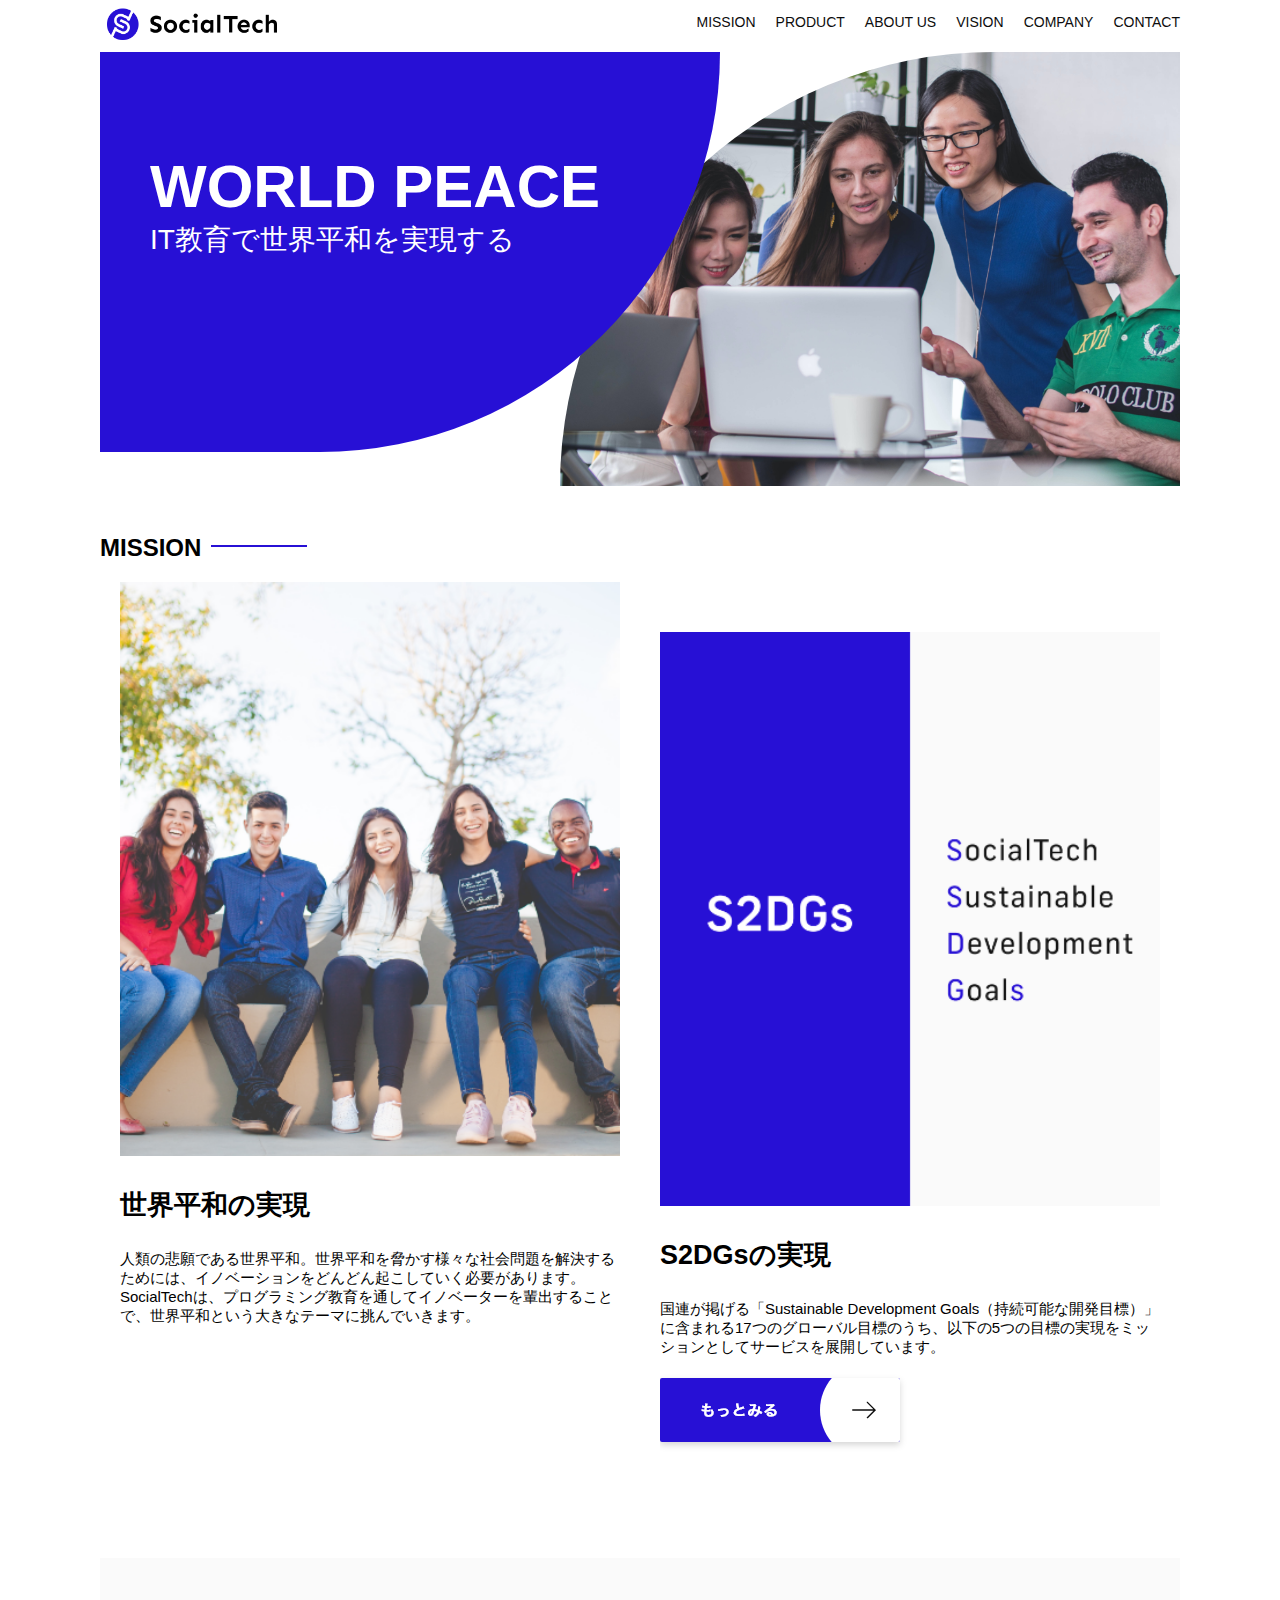
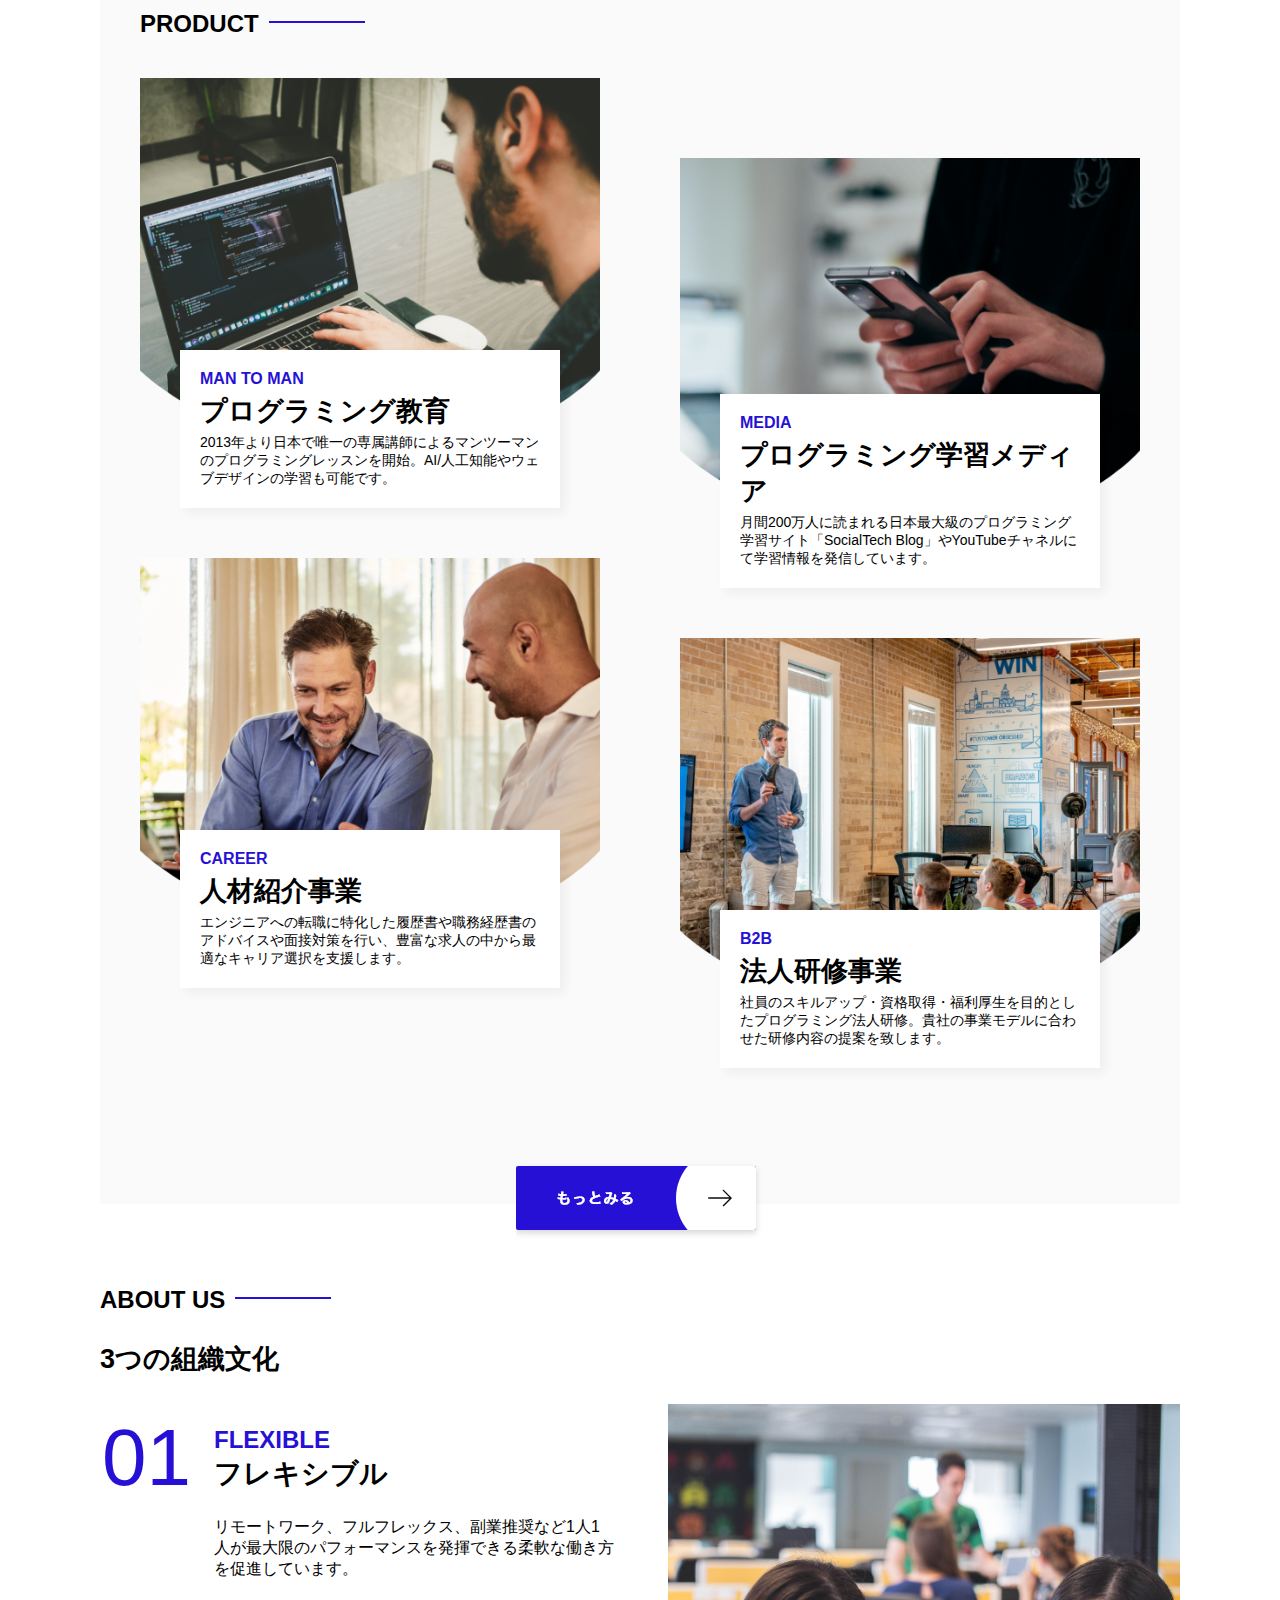
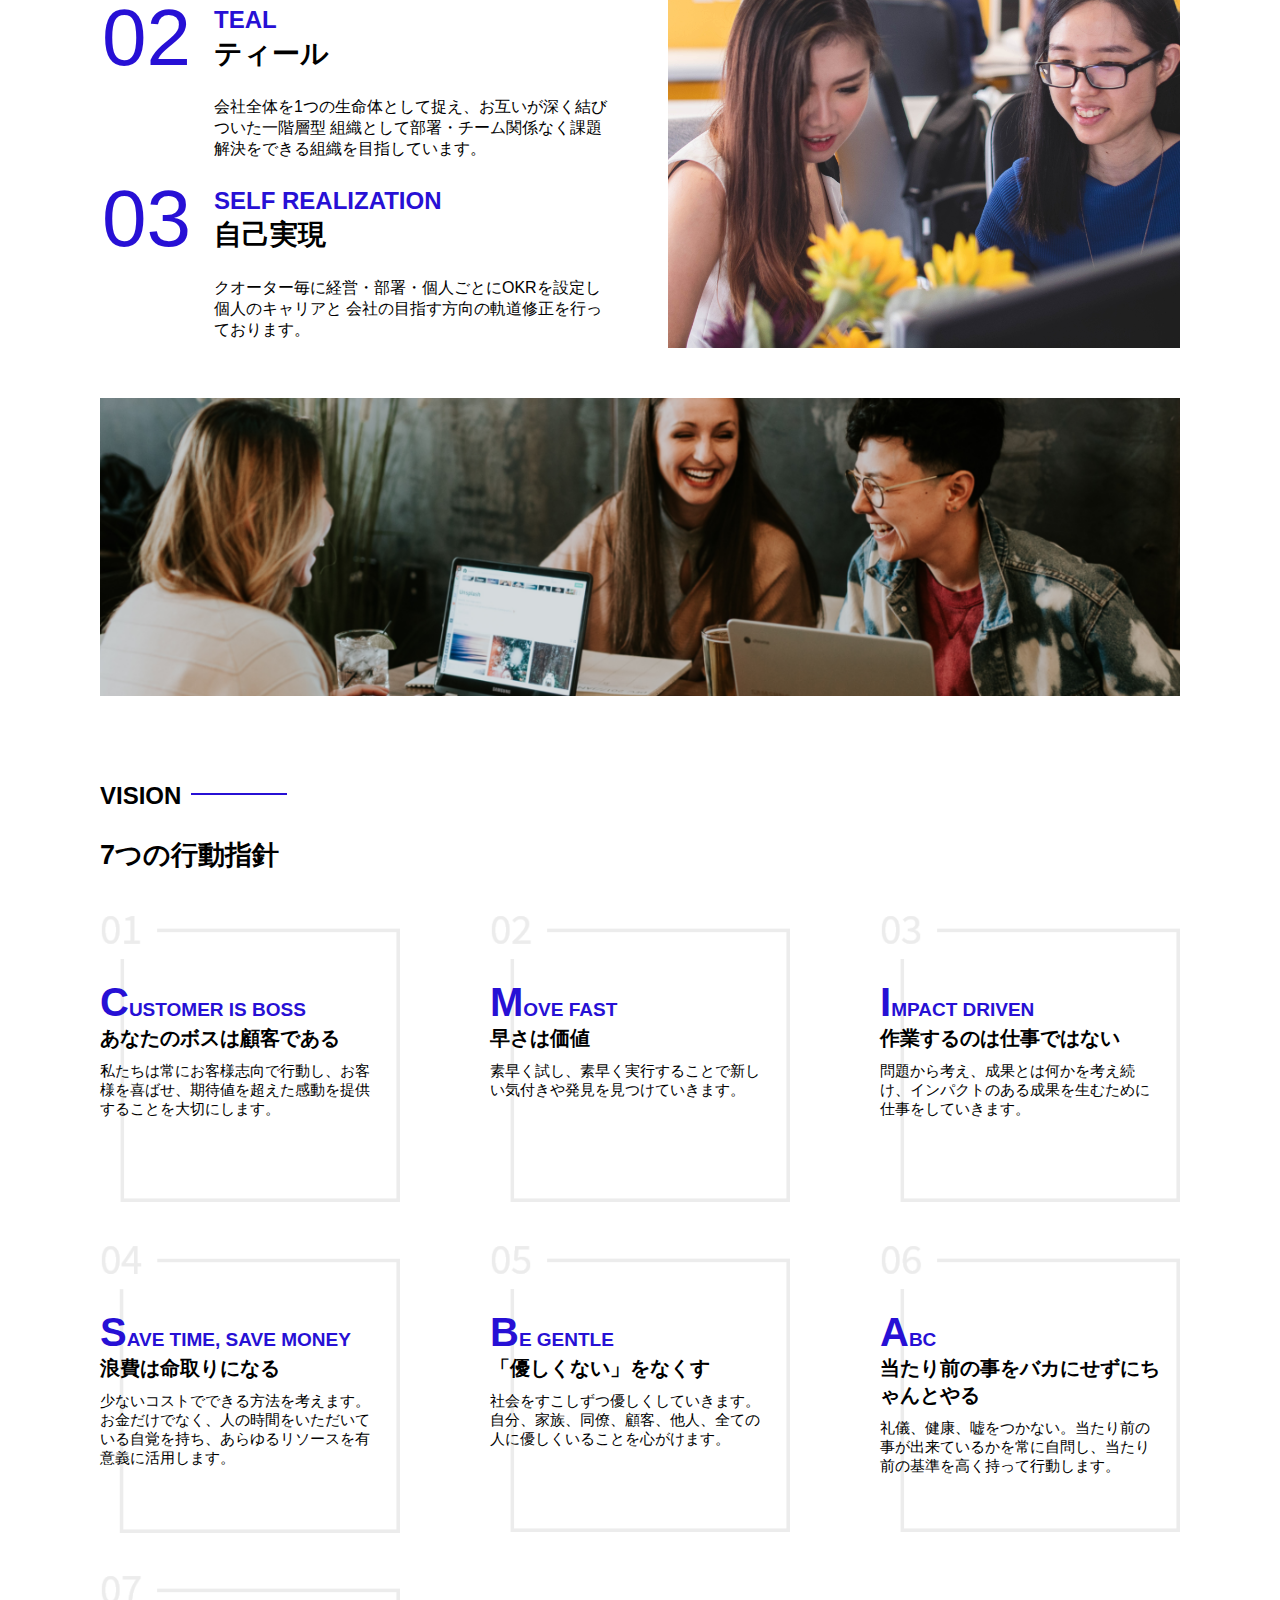
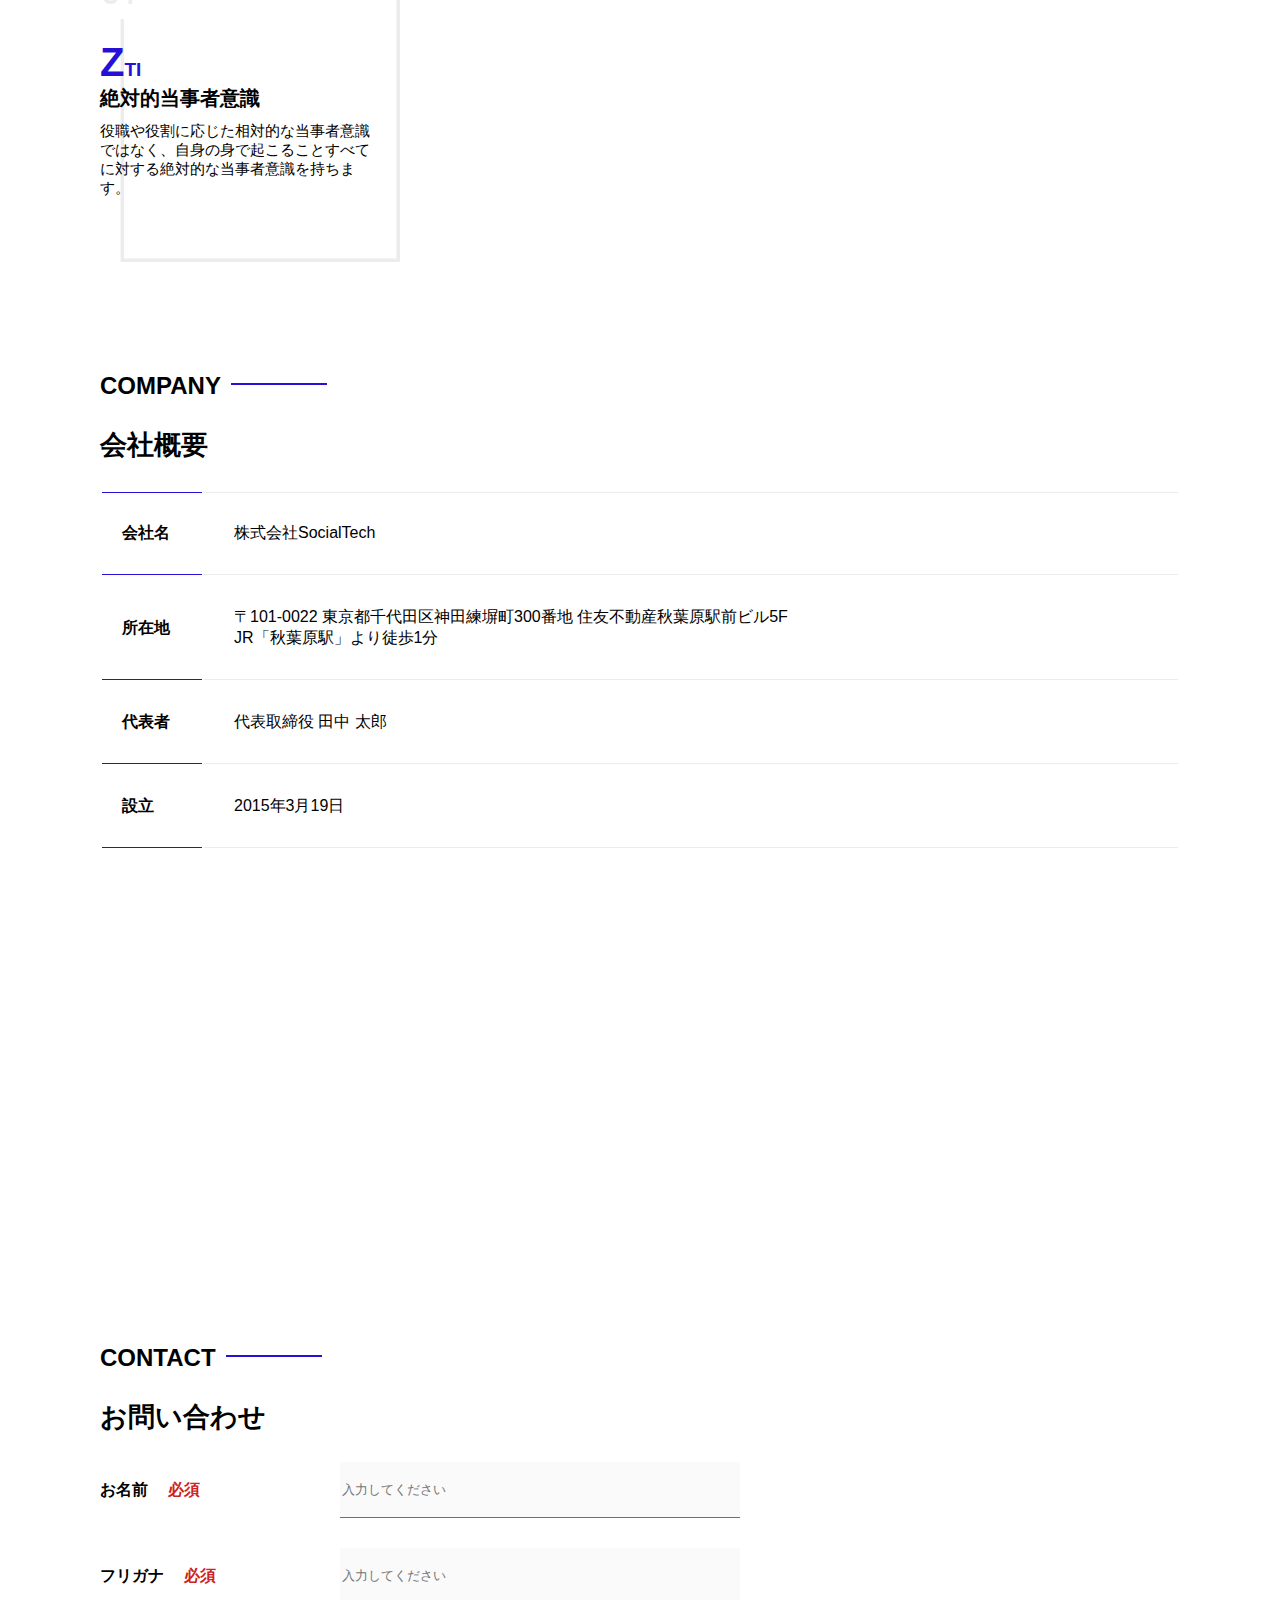
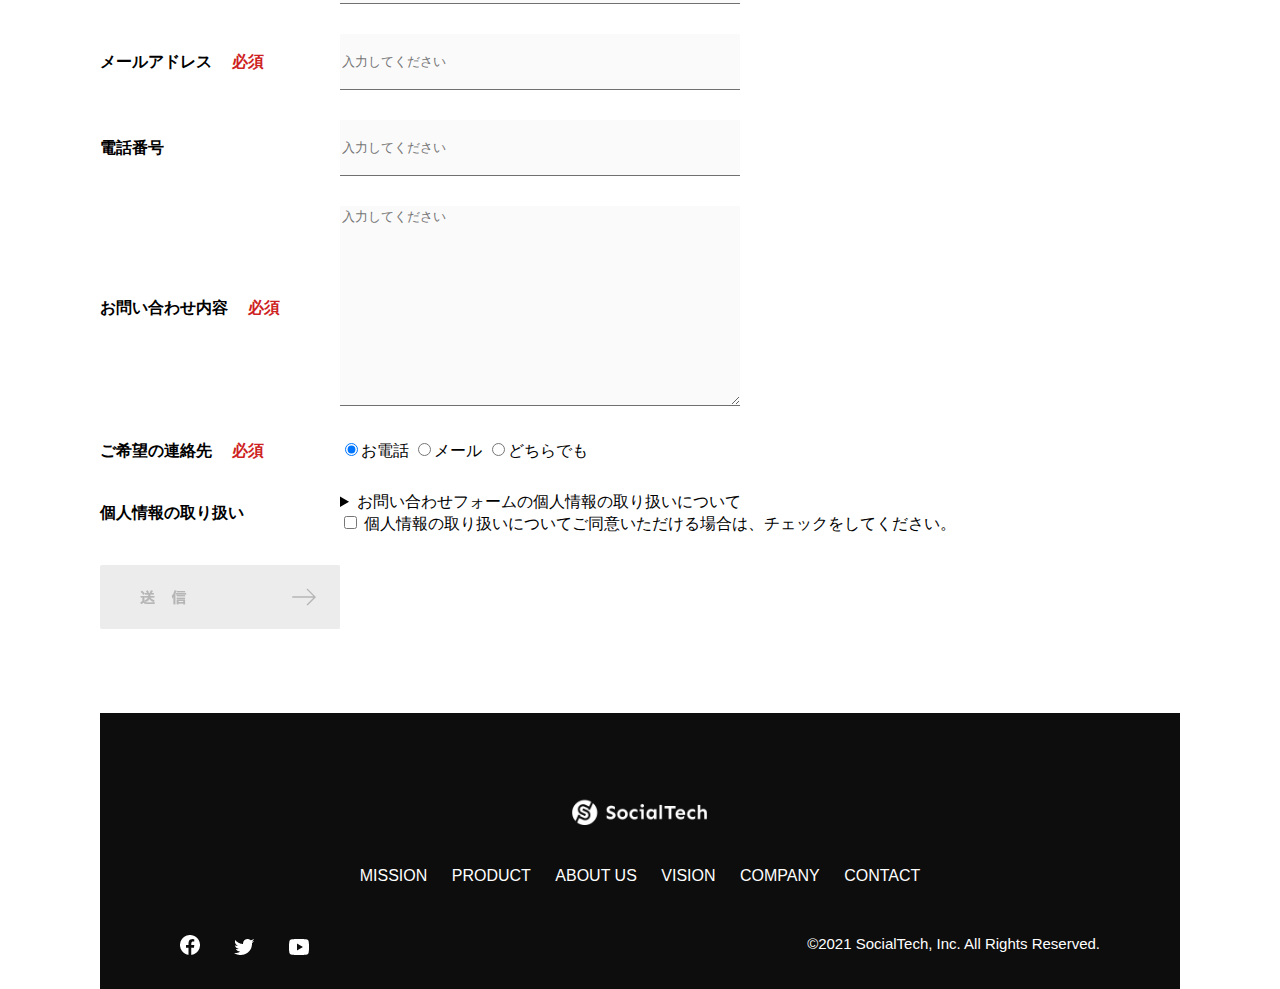
==== commit ad2acac4: "index.htmlの誤字を修正" ====
--- a/index.html
+++ b/index.html
@@ -126,7 +126,7 @@
                 <div class="product-explain">
                   <span>MEDIA</span>
                   <h3>プログラミング学習メディア</h3>
-                  <p>月間200万人に読まれる日本最大級のプログラミング学習サイト「SocialTech Blog」やYouTubeチャネルにて学習情報を発信🅂ています。</p>
+                  <p>月間200万人に読まれる日本最大級のプログラミング学習サイト「SocialTech Blog」やYouTubeチャネルにて学習情報を発信しています。</p>
                 </div>
               </div>
               <div>
@@ -411,4 +411,4 @@
       </div>
     </footer>
   </body>
-</html>+</html>
